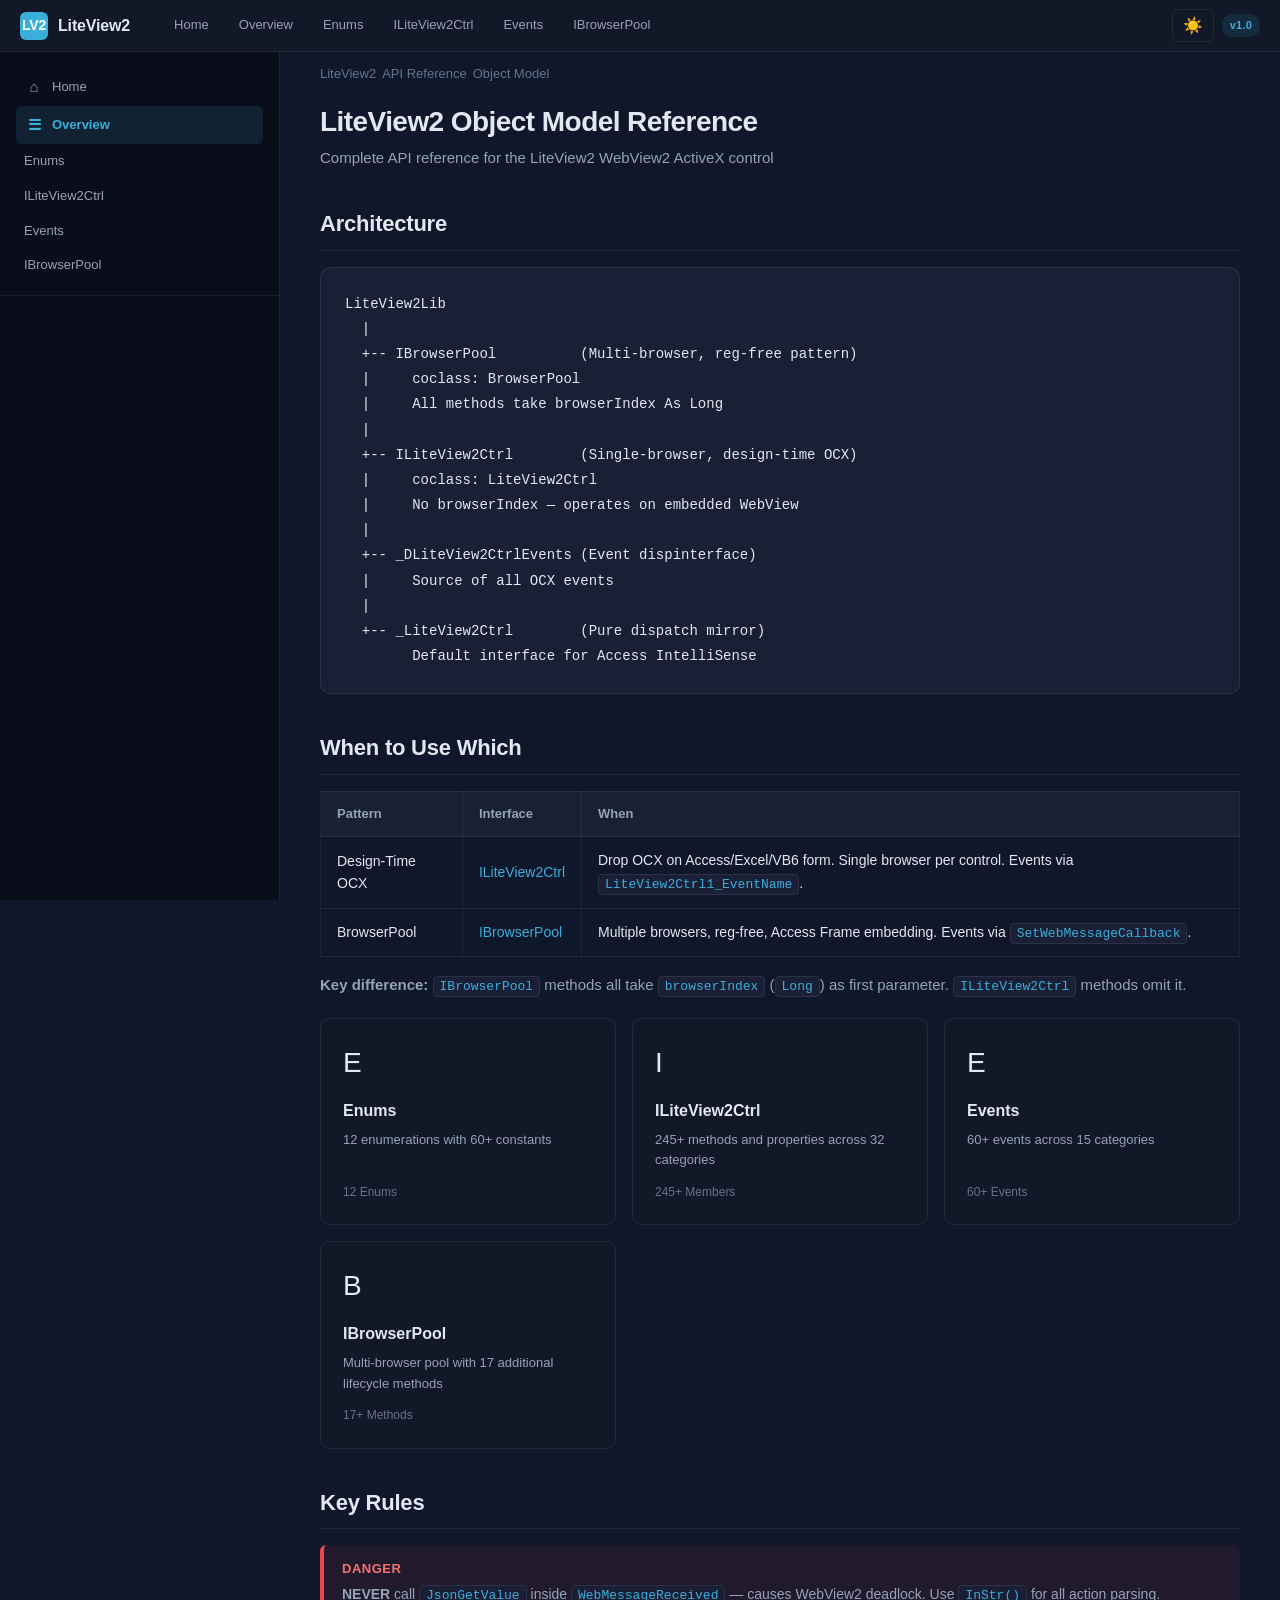
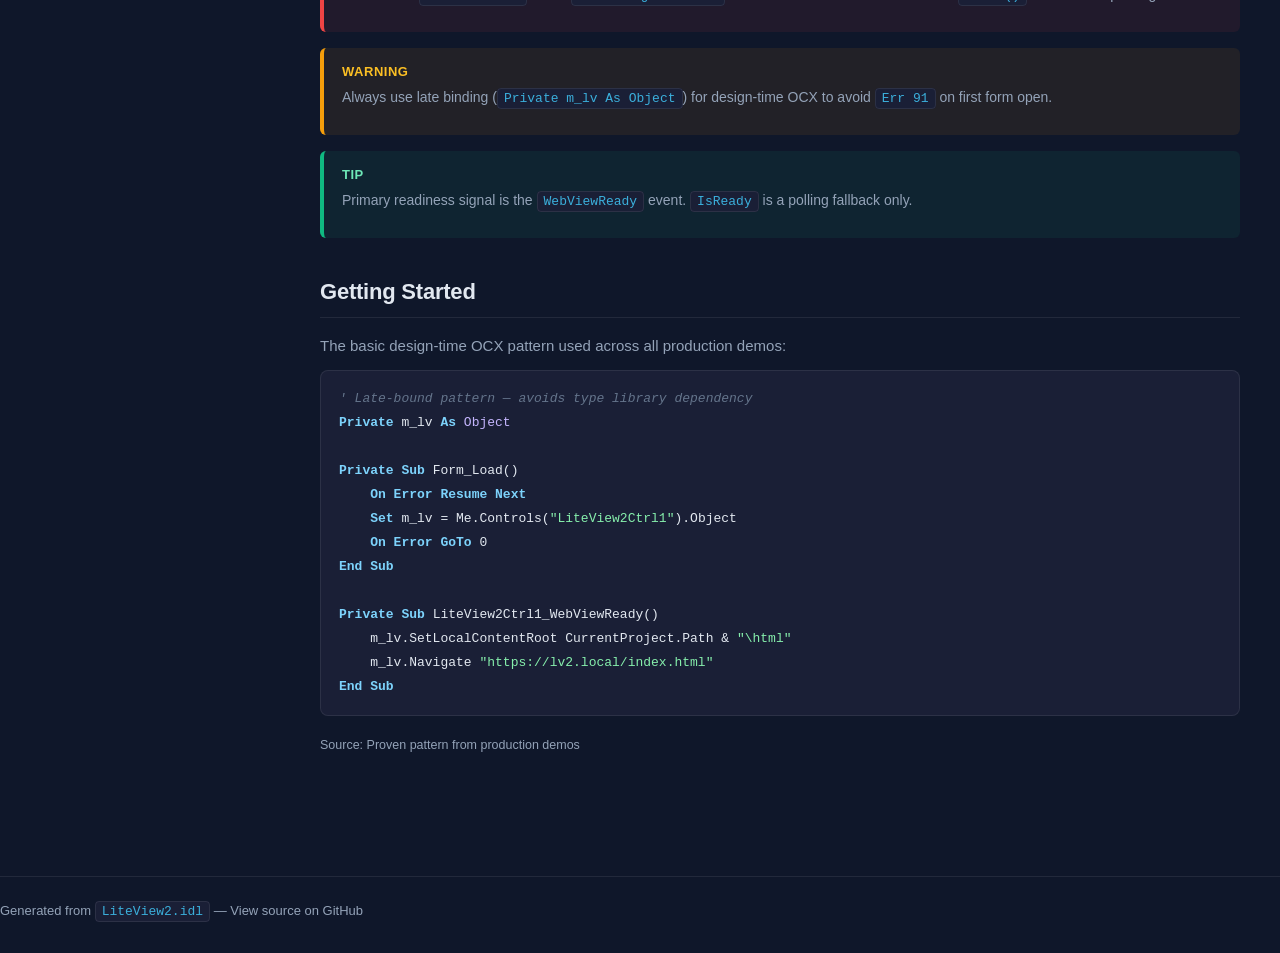
==== index.html @ dccdfad8 "Initial commit: LiteView2 landing page" ====
<!DOCTYPE html>
<html lang="en" data-theme="dark">
<head>
    <meta charset="UTF-8">
    <meta name="viewport" content="width=device-width, initial-scale=1.0">
    <title>Object Model Reference — LiteView2</title>
    <link rel="stylesheet" href="styles.css">
</head>
<body>

<!-- Site Header -->
<header class="site-header">
    <a href="index.html" class="brand">
        <span class="brand-icon">LV2</span>
        <span>LiteView2</span>
    </a>
    <nav class="header-nav">
        <a href="landing.html">Home</a>
        <a href="index.html" class="current">Overview</a>
        <a href="enums.html">Enums</a>
        <a href="iliteview2ctrl.html">ILiteView2Ctrl</a>
        <a href="events.html">Events</a>
        <a href="ibrowserpool.html">IBrowserPool</a>
    </nav>
    <div class="header-actions">
        <button class="theme-toggle" aria-label="Toggle theme">
            <svg class="icon sun" viewBox="0 0 24 24" width="20" height="20" fill="none" stroke="currentColor" stroke-width="2"><circle cx="12" cy="12" r="5"/><line x1="12" y1="1" x2="12" y2="3"/><line x1="12" y1="21" x2="12" y2="23"/><line x1="4.22" y1="4.22" x2="5.64" y2="5.64"/><line x1="18.36" y1="18.36" x2="19.78" y2="19.78"/><line x1="1" y1="12" x2="3" y2="12"/><line x1="21" y1="12" x2="23" y2="12"/><line x1="4.22" y1="19.78" x2="5.64" y2="18.36"/><line x1="18.36" y1="5.64" x2="19.78" y2="4.22"/></svg>
            <svg class="icon moon" viewBox="0 0 24 24" width="20" height="20" fill="none" stroke="currentColor" stroke-width="2"><path d="M21 12.79A9 9 0 1 1 11.21 3 7 7 0 0 0 21 12.79z"/></svg>
        </button>
        <span class="version-badge">v1.0</span>
    </div>
    <button class="hamburger" aria-label="Toggle menu">
        <span></span>
        <span></span>
        <span></span>
    </button>
</header>

<!-- Sidebar -->
<aside class="sidebar">
    <nav class="page-links">
        <a href="landing.html" class="page-link"><span class="icon">&#8962;</span> Home</a>
        <a href="index.html" class="page-link current"><span class="icon">&#9776;</span> Overview</a>
        <a href="enums.html" class="page-link">Enums</a>
        <a href="iliteview2ctrl.html" class="page-link">ILiteView2Ctrl</a>
        <a href="events.html" class="page-link">Events</a>
        <a href="ibrowserpool.html" class="page-link">IBrowserPool</a>
    </nav>
</aside>
<div class="sidebar-overlay"></div>

<!-- Main Content -->
<div class="page-wrapper">
    <main class="main-content">

        <!-- Breadcrumb -->
        <nav class="breadcrumb">
            <span>LiteView2</span>
            <span>API Reference</span>
            <span>Object Model</span>
        </nav>

        <!-- Page Title -->
        <h1>LiteView2 Object Model Reference</h1>
        <p class="subtitle">Complete API reference for the LiteView2 WebView2 ActiveX control</p>

        <!-- Architecture Diagram -->
        <h2>Architecture</h2>
<pre class="arch-diagram">LiteView2Lib
  |
  +-- IBrowserPool          (Multi-browser, reg-free pattern)
  |     coclass: BrowserPool
  |     All methods take browserIndex As Long
  |
  +-- ILiteView2Ctrl        (Single-browser, design-time OCX)
  |     coclass: LiteView2Ctrl
  |     No browserIndex &mdash; operates on embedded WebView
  |
  +-- _DLiteView2CtrlEvents (Event dispinterface)
  |     Source of all OCX events
  |
  +-- _LiteView2Ctrl        (Pure dispatch mirror)
        Default interface for Access IntelliSense</pre>

        <!-- When to Use Which -->
        <h2>When to Use Which</h2>
        <table class="comparison-table">
            <thead>
                <tr>
                    <th>Pattern</th>
                    <th>Interface</th>
                    <th>When</th>
                </tr>
            </thead>
            <tbody>
                <tr>
                    <td>Design-Time OCX</td>
                    <td><a href="iliteview2ctrl.html">ILiteView2Ctrl</a></td>
                    <td>Drop OCX on Access/Excel/VB6 form. Single browser per control. Events via <code>LiteView2Ctrl1_EventName</code>.</td>
                </tr>
                <tr>
                    <td>BrowserPool</td>
                    <td><a href="ibrowserpool.html">IBrowserPool</a></td>
                    <td>Multiple browsers, reg-free, Access Frame embedding. Events via <code>SetWebMessageCallback</code>.</td>
                </tr>
            </tbody>
        </table>
        <p><strong>Key difference:</strong> <code>IBrowserPool</code> methods all take <code>browserIndex</code> (<code>Long</code>) as first parameter. <code>ILiteView2Ctrl</code> methods omit it.</p>

        <!-- Card Grid -->
        <div class="card-grid">
            <a href="enums.html" class="card">
                <span class="card-icon">E</span>
                <span class="card-title">Enums</span>
                <span class="card-desc">12 enumerations with 60+ constants</span>
                <span class="card-count">12 Enums</span>
            </a>
            <a href="iliteview2ctrl.html" class="card">
                <span class="card-icon">I</span>
                <span class="card-title">ILiteView2Ctrl</span>
                <span class="card-desc">245+ methods and properties across 32 categories</span>
                <span class="card-count">245+ Members</span>
            </a>
            <a href="events.html" class="card">
                <span class="card-icon">E</span>
                <span class="card-title">Events</span>
                <span class="card-desc">60+ events across 15 categories</span>
                <span class="card-count">60+ Events</span>
            </a>
            <a href="ibrowserpool.html" class="card">
                <span class="card-icon">B</span>
                <span class="card-title">IBrowserPool</span>
                <span class="card-desc">Multi-browser pool with 17 additional lifecycle methods</span>
                <span class="card-count">17+ Methods</span>
            </a>
        </div>

        <!-- Key Rules -->
        <h2>Key Rules</h2>

        <div class="callout callout-danger">
            <span class="callout-title">Danger</span>
            <p><strong>NEVER</strong> call <code>JsonGetValue</code> inside <code>WebMessageReceived</code> &mdash; causes WebView2 deadlock. Use <code>InStr()</code> for all action parsing.</p>
        </div>

        <div class="callout callout-warning">
            <span class="callout-title">Warning</span>
            <p>Always use late binding (<code>Private m_lv As Object</code>) for design-time OCX to avoid <code>Err 91</code> on first form open.</p>
        </div>

        <div class="callout callout-tip">
            <span class="callout-title">Tip</span>
            <p>Primary readiness signal is the <code>WebViewReady</code> event. <code>IsReady</code> is a polling fallback only.</p>
        </div>

        <!-- Getting Started -->
        <h2>Getting Started</h2>
        <p>The basic design-time OCX pattern used across all production demos:</p>

<pre><code><span class="cmt">' Late-bound pattern &mdash; avoids type library dependency</span>
<span class="kw">Private</span> m_lv <span class="kw">As</span> <span class="typ">Object</span>

<span class="kw">Private Sub</span> Form_Load()
    <span class="kw">On Error Resume Next</span>
    <span class="kw">Set</span> m_lv = Me.Controls(<span class="str">"LiteView2Ctrl1"</span>).Object
    <span class="kw">On Error GoTo</span> 0
<span class="kw">End Sub</span>

<span class="kw">Private Sub</span> LiteView2Ctrl1_WebViewReady()
    m_lv.SetLocalContentRoot CurrentProject.Path &amp; <span class="str">"\html"</span>
    m_lv.Navigate <span class="str">"https://lv2.local/index.html"</span>
<span class="kw">End Sub</span></code></pre>
        <p><small>Source: Proven pattern from production demos</small></p>

    </main>
</div>

<!-- Footer -->
<footer class="page-footer">
    <p>Generated from <code>LiteView2.idl</code> &mdash; <a href="https://github.com">View source on GitHub</a></p>
</footer>

<!-- Back to Top -->
<button class="back-to-top" aria-label="Back to top">&#8593;</button>

<script src="docs.js"></script>
</body>
</html>
---- styles.css ----
/* ============================================================================
   LiteView2 Object Model Reference — Shared Stylesheet
   Dark-first theme inspired by Microsoft Learn + LiteView2 brand colors
   ============================================================================ */

/* ── CSS Custom Properties ─────────────────────────────────────────────────── */
:root {
    /* Dark mode (default) */
    --bg:             #0f172a;
    --bg-alt:         #1e293b;
    --bg-card:        #111827;
    --bg-sidebar:     #0a0e1a;
    --text:           #e2e8f0;
    --text-secondary: #94a3b8;
    --text-dim:       #64748b;
    --accent:         #3BAFDB;
    --accent-hover:   #5bc4eb;
    --accent-subtle:  rgba(59,175,219,0.12);
    --border:         rgba(255,255,255,0.08);
    --border-strong:  rgba(255,255,255,0.15);

    /* Callout boxes */
    --warning-bg:     rgba(245,158,11,0.08);
    --warning-border: #f59e0b;
    --warning-text:   #fbbf24;
    --danger-bg:      rgba(239,68,68,0.08);
    --danger-border:  #ef4444;
    --danger-text:    #f87171;
    --note-bg:        rgba(59,175,219,0.08);
    --note-border:    #3BAFDB;
    --note-text:      #7dd3fc;
    --tip-bg:         rgba(16,185,129,0.08);
    --tip-border:     #10b981;
    --tip-text:       #6ee7b7;

    /* Badges */
    --badge-method:   #3BAFDB;
    --badge-property: #10b981;
    --badge-event:    #a78bfa;
    --badge-rw:       #f59e0b;
    --badge-readonly: #64748b;
    --badge-flags:    #f472b6;

    /* Table */
    --table-header-bg:   rgba(255,255,255,0.04);
    --table-row-alt:     rgba(255,255,255,0.02);
    --table-row-hover:   rgba(59,175,219,0.06);
    --table-border:      rgba(255,255,255,0.06);

    /* Code */
    --code-bg:        #1a1f36;
    --code-border:    rgba(255,255,255,0.08);
    --code-keyword:   #7dd3fc;
    --code-string:    #86efac;
    --code-comment:   #64748b;
    --code-type:      #c4b5fd;
    --code-number:    #fbbf24;
    --code-func:      #f9a8d4;

    /* Scrollbar */
    --scrollbar-track: rgba(255,255,255,0.02);
    --scrollbar-thumb: rgba(255,255,255,0.12);
    --scrollbar-hover: rgba(255,255,255,0.2);

    /* Layout */
    --sidebar-width:  280px;
    --header-height:  52px;
    --content-max:    960px;

    /* Transitions */
    --transition:     0.2s ease;
}

/* ── Light Mode ────────────────────────────────────────────────────────────── */
[data-theme="light"] {
    --bg:             #ffffff;
    --bg-alt:         #f5f5f5;
    --bg-card:        #ffffff;
    --bg-sidebar:     #f9f9f9;
    --text:           #1b1b1b;
    --text-secondary: #616161;
    --text-dim:       #9e9e9e;
    --accent:         #0078d4;
    --accent-hover:   #106ebe;
    --accent-subtle:  rgba(0,120,212,0.08);
    --border:         #e1e1e1;
    --border-strong:  #c8c8c8;

    --warning-bg:     #fff8e1;
    --warning-border: #f59e0b;
    --warning-text:   #92400e;
    --danger-bg:      #fef2f2;
    --danger-border:  #ef4444;
    --danger-text:    #991b1b;
    --note-bg:        #e7f3fe;
    --note-border:    #0078d4;
    --note-text:      #0c4a6e;
    --tip-bg:         #ecfdf5;
    --tip-border:     #10b981;
    --tip-text:       #065f46;

    --badge-method:   #0078d4;
    --badge-property: #0e7c5f;
    --badge-event:    #7c3aed;
    --badge-rw:       #d97706;
    --badge-readonly: #6b7280;
    --badge-flags:    #db2777;

    --table-header-bg:   #f5f5f5;
    --table-row-alt:     #fafafa;
    --table-row-hover:   rgba(0,120,212,0.04);
    --table-border:      #e5e7eb;

    --code-bg:        #f6f8fa;
    --code-border:    #d1d5db;
    --code-keyword:   #0550ae;
    --code-string:    #0a3069;
    --code-comment:   #6e7781;
    --code-type:      #8250df;
    --code-number:    #953800;
    --code-func:      #8250df;

    --scrollbar-track: rgba(0,0,0,0.03);
    --scrollbar-thumb: rgba(0,0,0,0.15);
    --scrollbar-hover: rgba(0,0,0,0.25);
}

/* ── Reset & Base ──────────────────────────────────────────────────────────── */
*, *::before, *::after {
    box-sizing: border-box;
    margin: 0;
    padding: 0;
}

html {
    scroll-behavior: smooth;
    scroll-padding-top: calc(var(--header-height) + 24px);
}

body {
    font-family: "Segoe UI", -apple-system, BlinkMacSystemFont, "Helvetica Neue", Arial, sans-serif;
    font-size: 15px;
    line-height: 1.6;
    color: var(--text);
    background: var(--bg);
    -webkit-font-smoothing: antialiased;
    -moz-osx-font-smoothing: grayscale;
}

/* ── Scrollbar ─────────────────────────────────────────────────────────────── */
::-webkit-scrollbar { width: 8px; height: 8px; }
::-webkit-scrollbar-track { background: var(--scrollbar-track); }
::-webkit-scrollbar-thumb { background: var(--scrollbar-thumb); border-radius: 4px; }
::-webkit-scrollbar-thumb:hover { background: var(--scrollbar-hover); }

/* ── Header ────────────────────────────────────────────────────────────────── */
.site-header {
    position: fixed;
    top: 0;
    left: 0;
    right: 0;
    height: var(--header-height);
    background: var(--bg-card);
    border-bottom: 1px solid var(--border);
    display: flex;
    align-items: center;
    padding: 0 20px;
    z-index: 1000;
    backdrop-filter: blur(12px);
}

.site-header .brand {
    display: flex;
    align-items: center;
    gap: 10px;
    text-decoration: none;
    color: var(--text);
    font-weight: 700;
    font-size: 16px;
    letter-spacing: -0.01em;
}

.site-header .brand-icon {
    width: 28px;
    height: 28px;
    background: var(--accent);
    border-radius: 6px;
    display: flex;
    align-items: center;
    justify-content: center;
    color: #fff;
    font-size: 14px;
    font-weight: 800;
}

.header-nav {
    display: flex;
    align-items: center;
    gap: 6px;
    margin-left: 32px;
}

.header-nav a {
    color: var(--text-secondary);
    text-decoration: none;
    font-size: 13px;
    padding: 6px 12px;
    border-radius: 6px;
    transition: all var(--transition);
}

.header-nav a:hover,
.header-nav a.active {
    color: var(--accent);
    background: var(--accent-subtle);
}

.header-actions {
    margin-left: auto;
    display: flex;
    align-items: center;
    gap: 8px;
}

.theme-toggle {
    background: none;
    border: 1px solid var(--border);
    color: var(--text-secondary);
    cursor: pointer;
    padding: 6px 10px;
    border-radius: 6px;
    font-size: 16px;
    transition: all var(--transition);
    display: flex;
    align-items: center;
    justify-content: center;
}

.theme-toggle:hover {
    border-color: var(--accent);
    color: var(--accent);
}

.version-badge {
    font-size: 11px;
    padding: 3px 8px;
    border-radius: 10px;
    background: var(--accent-subtle);
    color: var(--accent);
    font-weight: 600;
    letter-spacing: 0.02em;
}

/* ── Breadcrumb ────────────────────────────────────────────────────────────── */
.breadcrumb {
    padding: 12px 0;
    font-size: 13px;
    color: var(--text-dim);
    display: flex;
    align-items: center;
    gap: 6px;
    flex-wrap: wrap;
}

.breadcrumb a {
    color: var(--text-secondary);
    text-decoration: none;
    transition: color var(--transition);
}

.breadcrumb a:hover { color: var(--accent); }

.breadcrumb .sep { opacity: 0.4; }

.breadcrumb .current {
    color: var(--text);
    font-weight: 500;
}

/* ── Layout ────────────────────────────────────────────────────────────────── */
.page-wrapper {
    display: flex;
    margin-top: var(--header-height);
    min-height: calc(100vh - var(--header-height));
}

/* ── Sidebar ───────────────────────────────────────────────────────────────── */
.sidebar {
    position: fixed;
    top: var(--header-height);
    left: 0;
    width: var(--sidebar-width);
    height: calc(100vh - var(--header-height));
    background: var(--bg-sidebar);
    border-right: 1px solid var(--border);
    overflow-y: auto;
    padding: 16px 0;
    z-index: 900;
    transition: transform 0.3s ease;
}

.sidebar-search {
    padding: 0 16px 12px;
}

.sidebar-search input {
    width: 100%;
    padding: 8px 12px;
    font-size: 13px;
    border: 1px solid var(--border);
    border-radius: 6px;
    background: var(--bg);
    color: var(--text);
    outline: none;
    transition: border-color var(--transition);
    font-family: inherit;
}

.sidebar-search input::placeholder { color: var(--text-dim); }
.sidebar-search input:focus { border-color: var(--accent); }

/* Sidebar nav groups */
.nav-group { margin-bottom: 4px; }

.nav-group-title {
    display: flex;
    align-items: center;
    gap: 6px;
    padding: 8px 16px;
    font-size: 12px;
    font-weight: 700;
    text-transform: uppercase;
    letter-spacing: 0.06em;
    color: var(--text-dim);
    cursor: pointer;
    user-select: none;
    transition: color var(--transition);
}

.nav-group-title:hover { color: var(--text-secondary); }

.nav-group-title .chevron {
    font-size: 10px;
    transition: transform 0.2s ease;
    opacity: 0.5;
}

.nav-group.collapsed .chevron { transform: rotate(-90deg); }
.nav-group.collapsed .nav-group-items { display: none; }

.nav-group-items { padding: 0 0 4px; }

.nav-link {
    display: block;
    padding: 5px 16px 5px 28px;
    font-size: 13px;
    color: var(--text-secondary);
    text-decoration: none;
    border-left: 2px solid transparent;
    transition: all var(--transition);
    line-height: 1.4;
}

.nav-link:hover {
    color: var(--text);
    background: var(--accent-subtle);
}

.nav-link.active {
    color: var(--accent);
    border-left-color: var(--accent);
    background: var(--accent-subtle);
    font-weight: 500;
}

.nav-link .member-count {
    float: right;
    font-size: 11px;
    color: var(--text-dim);
    background: var(--bg-alt);
    padding: 1px 6px;
    border-radius: 8px;
}

/* Page links in sidebar */
.sidebar .page-links {
    padding: 0 16px 12px;
    border-bottom: 1px solid var(--border);
    margin-bottom: 8px;
}

.sidebar .page-link {
    display: flex;
    align-items: center;
    gap: 8px;
    padding: 7px 8px;
    font-size: 13px;
    color: var(--text-secondary);
    text-decoration: none;
    border-radius: 6px;
    transition: all var(--transition);
}

.sidebar .page-link:hover {
    background: var(--accent-subtle);
    color: var(--text);
}

.sidebar .page-link.current {
    background: var(--accent-subtle);
    color: var(--accent);
    font-weight: 600;
}

.sidebar .page-link .icon {
    font-size: 15px;
    width: 20px;
    text-align: center;
}

/* ── Main Content ──────────────────────────────────────────────────────────── */
.main-content {
    margin-left: var(--sidebar-width);
    flex: 1;
    padding: 0 40px 60px;
    max-width: calc(var(--content-max) + 80px + var(--sidebar-width));
    min-width: 0;
}

.main-content > .breadcrumb { margin-bottom: 8px; }

/* ── Typography ────────────────────────────────────────────────────────────── */
h1 {
    font-size: 28px;
    font-weight: 700;
    letter-spacing: -0.02em;
    margin-bottom: 8px;
    color: var(--text);
    line-height: 1.2;
}

h1 .subtitle {
    display: block;
    font-size: 15px;
    font-weight: 400;
    color: var(--text-secondary);
    margin-top: 6px;
    letter-spacing: 0;
}

h2 {
    font-size: 22px;
    font-weight: 700;
    margin: 36px 0 16px;
    padding-bottom: 8px;
    border-bottom: 1px solid var(--border);
    letter-spacing: -0.01em;
}

h3 {
    font-size: 17px;
    font-weight: 600;
    margin: 28px 0 12px;
    color: var(--text);
}

h4 {
    font-size: 15px;
    font-weight: 600;
    margin: 20px 0 8px;
    color: var(--text-secondary);
}

p {
    margin-bottom: 12px;
    color: var(--text-secondary);
}

a { color: var(--accent); text-decoration: none; }
a:hover { text-decoration: underline; }

/* ── Collapsible Sections ──────────────────────────────────────────────────── */
.collapsible-section {
    border: 1px solid var(--border);
    border-radius: 8px;
    margin-bottom: 12px;
    overflow: hidden;
    transition: border-color var(--transition);
}

.collapsible-section:hover { border-color: var(--border-strong); }

.collapsible-section.expanded { border-color: var(--accent); }

.section-header {
    display: flex;
    align-items: center;
    gap: 10px;
    padding: 14px 18px;
    cursor: pointer;
    user-select: none;
    background: var(--bg-alt);
    transition: background var(--transition);
}

.section-header:hover { background: var(--accent-subtle); }

.section-header .expand-icon {
    font-size: 12px;
    transition: transform 0.2s ease;
    color: var(--text-dim);
    flex-shrink: 0;
}

.collapsible-section.expanded .expand-icon { transform: rotate(90deg); }

.section-header .section-title {
    font-size: 15px;
    font-weight: 600;
    flex: 1;
}

.section-header .section-count {
    font-size: 12px;
    color: var(--text-dim);
    background: var(--bg);
    padding: 2px 8px;
    border-radius: 10px;
}

.section-body {
    display: none;
    padding: 18px;
    border-top: 1px solid var(--border);
}

.collapsible-section.expanded .section-body { display: block; }

/* ── Tables ────────────────────────────────────────────────────────────────── */
.api-table {
    width: 100%;
    border-collapse: collapse;
    font-size: 14px;
    margin-bottom: 16px;
}

.api-table th {
    text-align: left;
    padding: 10px 14px;
    background: var(--table-header-bg);
    color: var(--text-secondary);
    font-size: 12px;
    font-weight: 600;
    text-transform: uppercase;
    letter-spacing: 0.04em;
    border-bottom: 1px solid var(--table-border);
    white-space: nowrap;
}

.api-table td {
    padding: 10px 14px;
    border-bottom: 1px solid var(--table-border);
    vertical-align: top;
}

.api-table tr:nth-child(even) td { background: var(--table-row-alt); }
.api-table tr:hover td { background: var(--table-row-hover); }

.api-table .member-name {
    font-family: "Cascadia Code", "Fira Code", Consolas, monospace;
    font-size: 13px;
    color: var(--accent);
    font-weight: 500;
    white-space: nowrap;
}

.api-table .param-type {
    font-family: "Cascadia Code", "Fira Code", Consolas, monospace;
    font-size: 12px;
    color: var(--code-type);
}

.api-table .desc { color: var(--text-secondary); }

/* ── Badges ────────────────────────────────────────────────────────────────── */
.badge {
    display: inline-block;
    font-size: 10px;
    font-weight: 700;
    text-transform: uppercase;
    letter-spacing: 0.05em;
    padding: 2px 7px;
    border-radius: 4px;
    vertical-align: middle;
    line-height: 1.4;
}

.badge-method   { background: rgba(59,175,219,0.15); color: var(--badge-method); }
.badge-property { background: rgba(16,185,129,0.15); color: var(--badge-property); }
.badge-event    { background: rgba(167,139,250,0.15); color: var(--badge-event); }
.badge-rw       { background: rgba(245,158,11,0.15); color: var(--badge-rw); }
.badge-ro       { background: rgba(100,116,139,0.15); color: var(--badge-readonly); }
.badge-flags    { background: rgba(244,114,182,0.15); color: var(--badge-flags); }
.badge-cancel   { background: rgba(239,68,68,0.15);  color: var(--danger-text); }

/* ── Callout Boxes ─────────────────────────────────────────────────────────── */
.callout {
    padding: 14px 18px;
    border-radius: 6px;
    border-left: 4px solid;
    margin: 16px 0;
    font-size: 14px;
    line-height: 1.5;
}

.callout-title {
    font-weight: 700;
    font-size: 13px;
    text-transform: uppercase;
    letter-spacing: 0.04em;
    margin-bottom: 6px;
    display: flex;
    align-items: center;
    gap: 6px;
}

.callout-warning {
    background: var(--warning-bg);
    border-color: var(--warning-border);
    color: var(--warning-text);
}

.callout-danger {
    background: var(--danger-bg);
    border-color: var(--danger-border);
    color: var(--danger-text);
}

.callout-note {
    background: var(--note-bg);
    border-color: var(--note-border);
    color: var(--note-text);
}

.callout-tip {
    background: var(--tip-bg);
    border-color: var(--tip-border);
    color: var(--tip-text);
}

/* ── Code Blocks ───────────────────────────────────────────────────────────── */
code {
    font-family: "Cascadia Code", "Fira Code", Consolas, monospace;
    font-size: 13px;
    background: var(--code-bg);
    padding: 2px 6px;
    border-radius: 4px;
    border: 1px solid var(--code-border);
    color: var(--accent);
}

pre {
    background: var(--code-bg);
    border: 1px solid var(--code-border);
    border-radius: 8px;
    padding: 16px 18px;
    overflow-x: auto;
    margin: 12px 0 16px;
    position: relative;
}

pre code {
    background: none;
    border: none;
    padding: 0;
    font-size: 13px;
    line-height: 1.6;
    color: var(--text);
}

.code-source {
    font-size: 11px;
    color: var(--text-dim);
    margin-bottom: 6px;
    font-style: italic;
}

/* VBA Syntax Highlighting */
.kw  { color: var(--code-keyword); font-weight: 600; }   /* Keywords */
.str { color: var(--code-string); }                        /* Strings */
.cmt { color: var(--code-comment); font-style: italic; }  /* Comments */
.typ { color: var(--code-type); }                          /* Types */
.num { color: var(--code-number); }                        /* Numbers */
.fn  { color: var(--code-func); }                          /* Function names */

/* Antipattern box */
pre.antipattern {
    border-color: var(--danger-border);
    background: var(--danger-bg);
}

pre.antipattern::before {
    content: "DON'T";
    position: absolute;
    top: 8px;
    right: 12px;
    font-size: 10px;
    font-weight: 800;
    color: var(--danger-text);
    background: rgba(239,68,68,0.2);
    padding: 2px 8px;
    border-radius: 4px;
    letter-spacing: 0.05em;
    font-family: "Segoe UI", sans-serif;
}

/* ── Cards (index page) ───────────────────────────────────────────────────── */
.card-grid {
    display: grid;
    grid-template-columns: repeat(auto-fill, minmax(240px, 1fr));
    gap: 16px;
    margin: 20px 0;
}

.card {
    background: var(--bg-card);
    border: 1px solid var(--border);
    border-radius: 10px;
    padding: 22px;
    text-decoration: none;
    color: var(--text);
    transition: all var(--transition);
    display: flex;
    flex-direction: column;
}

.card:hover {
    border-color: var(--accent);
    transform: translateY(-2px);
    box-shadow: 0 8px 24px rgba(0,0,0,0.2);
    text-decoration: none;
}

.card .card-icon {
    font-size: 28px;
    margin-bottom: 12px;
}

.card .card-title {
    font-weight: 700;
    font-size: 16px;
    margin-bottom: 6px;
}

.card .card-desc {
    font-size: 13px;
    color: var(--text-secondary);
    flex: 1;
}

.card .card-count {
    margin-top: 12px;
    font-size: 12px;
    color: var(--text-dim);
}

/* ── Architecture Diagram ──────────────────────────────────────────────────── */
.arch-diagram {
    background: var(--code-bg);
    border: 1px solid var(--code-border);
    border-radius: 10px;
    padding: 24px;
    font-family: "Cascadia Code", "Fira Code", Consolas, monospace;
    font-size: 14px;
    line-height: 1.8;
    overflow-x: auto;
    margin: 16px 0;
}

/* ── Comparison Table ──────────────────────────────────────────────────────── */
.comparison-table {
    width: 100%;
    border-collapse: collapse;
    margin: 16px 0;
}

.comparison-table th,
.comparison-table td {
    padding: 12px 16px;
    border: 1px solid var(--table-border);
    text-align: left;
}

.comparison-table th {
    background: var(--table-header-bg);
    font-size: 13px;
    font-weight: 600;
    color: var(--text-secondary);
}

.comparison-table td { font-size: 14px; }
.comparison-table tr:hover td { background: var(--table-row-hover); }

/* ── Back to Top ───────────────────────────────────────────────────────────── */
.back-to-top {
    position: fixed;
    bottom: 24px;
    right: 24px;
    width: 40px;
    height: 40px;
    border-radius: 50%;
    background: var(--accent);
    color: #fff;
    border: none;
    cursor: pointer;
    display: flex;
    align-items: center;
    justify-content: center;
    font-size: 18px;
    box-shadow: 0 4px 12px rgba(0,0,0,0.3);
    opacity: 0;
    transform: translateY(10px);
    transition: all 0.3s ease;
    z-index: 800;
}

.back-to-top.visible {
    opacity: 1;
    transform: translateY(0);
}

.back-to-top:hover {
    background: var(--accent-hover);
    transform: translateY(-2px);
}

/* ── Hamburger Menu (Mobile) ───────────────────────────────────────────────── */
.hamburger {
    display: none;
    background: none;
    border: none;
    color: var(--text);
    font-size: 22px;
    cursor: pointer;
    padding: 4px 8px;
    margin-right: 8px;
}

/* ── Sidebar Overlay (Mobile) ──────────────────────────────────────────────── */
.sidebar-overlay {
    display: none;
    position: fixed;
    inset: 0;
    background: rgba(0,0,0,0.5);
    z-index: 850;
}

/* ── Footer ────────────────────────────────────────────────────────────────── */
.page-footer {
    margin-top: 48px;
    padding: 24px 0;
    border-top: 1px solid var(--border);
    font-size: 13px;
    color: var(--text-dim);
    display: flex;
    justify-content: space-between;
    align-items: center;
}

.page-footer a { color: var(--text-secondary); }
.page-footer a:hover { color: var(--accent); }

/* ── "See Also" Links ──────────────────────────────────────────────────────── */
.see-also {
    margin-top: 12px;
    font-size: 13px;
}

.see-also span {
    color: var(--text-dim);
    margin-right: 6px;
}

/* ── Responsive ────────────────────────────────────────────────────────────── */
@media (max-width: 900px) {
    .hamburger { display: block; }

    .sidebar {
        transform: translateX(-100%);
        z-index: 900;
    }

    .sidebar.open { transform: translateX(0); }
    .sidebar-overlay.open { display: block; }

    .main-content {
        margin-left: 0;
        padding: 0 20px 40px;
    }

    .header-nav { display: none; }

    .card-grid { grid-template-columns: 1fr; }
}

@media (max-width: 600px) {
    h1 { font-size: 22px; }
    h2 { font-size: 18px; }
    .api-table { font-size: 13px; }
    .api-table th, .api-table td { padding: 8px 10px; }
    .site-header { padding: 0 12px; }
}

/* ── Print ─────────────────────────────────────────────────────────────────── */
@media print {
    .sidebar, .site-header, .back-to-top, .hamburger,
    .sidebar-overlay, .theme-toggle { display: none !important; }
    .main-content { margin-left: 0; padding: 0; }
    .collapsible-section .section-body { display: block !important; }
    body { background: white; color: black; }
}
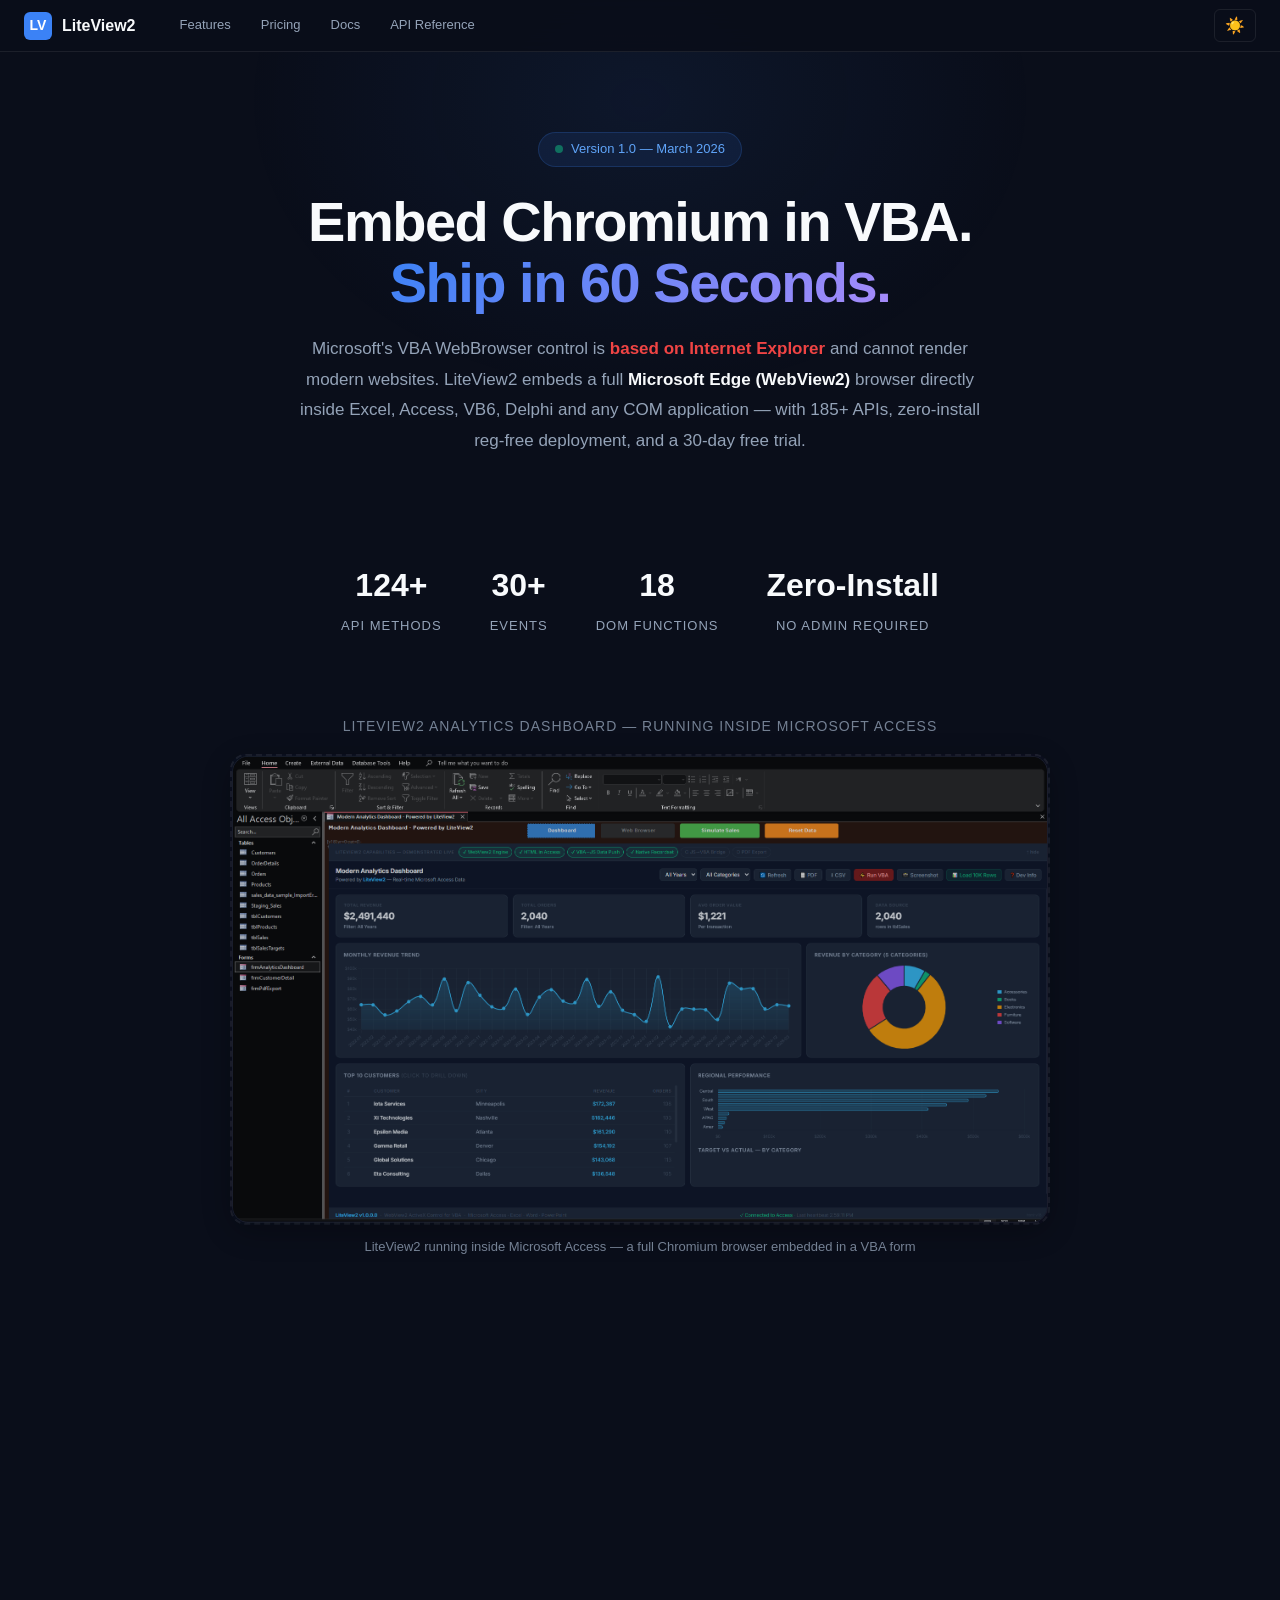
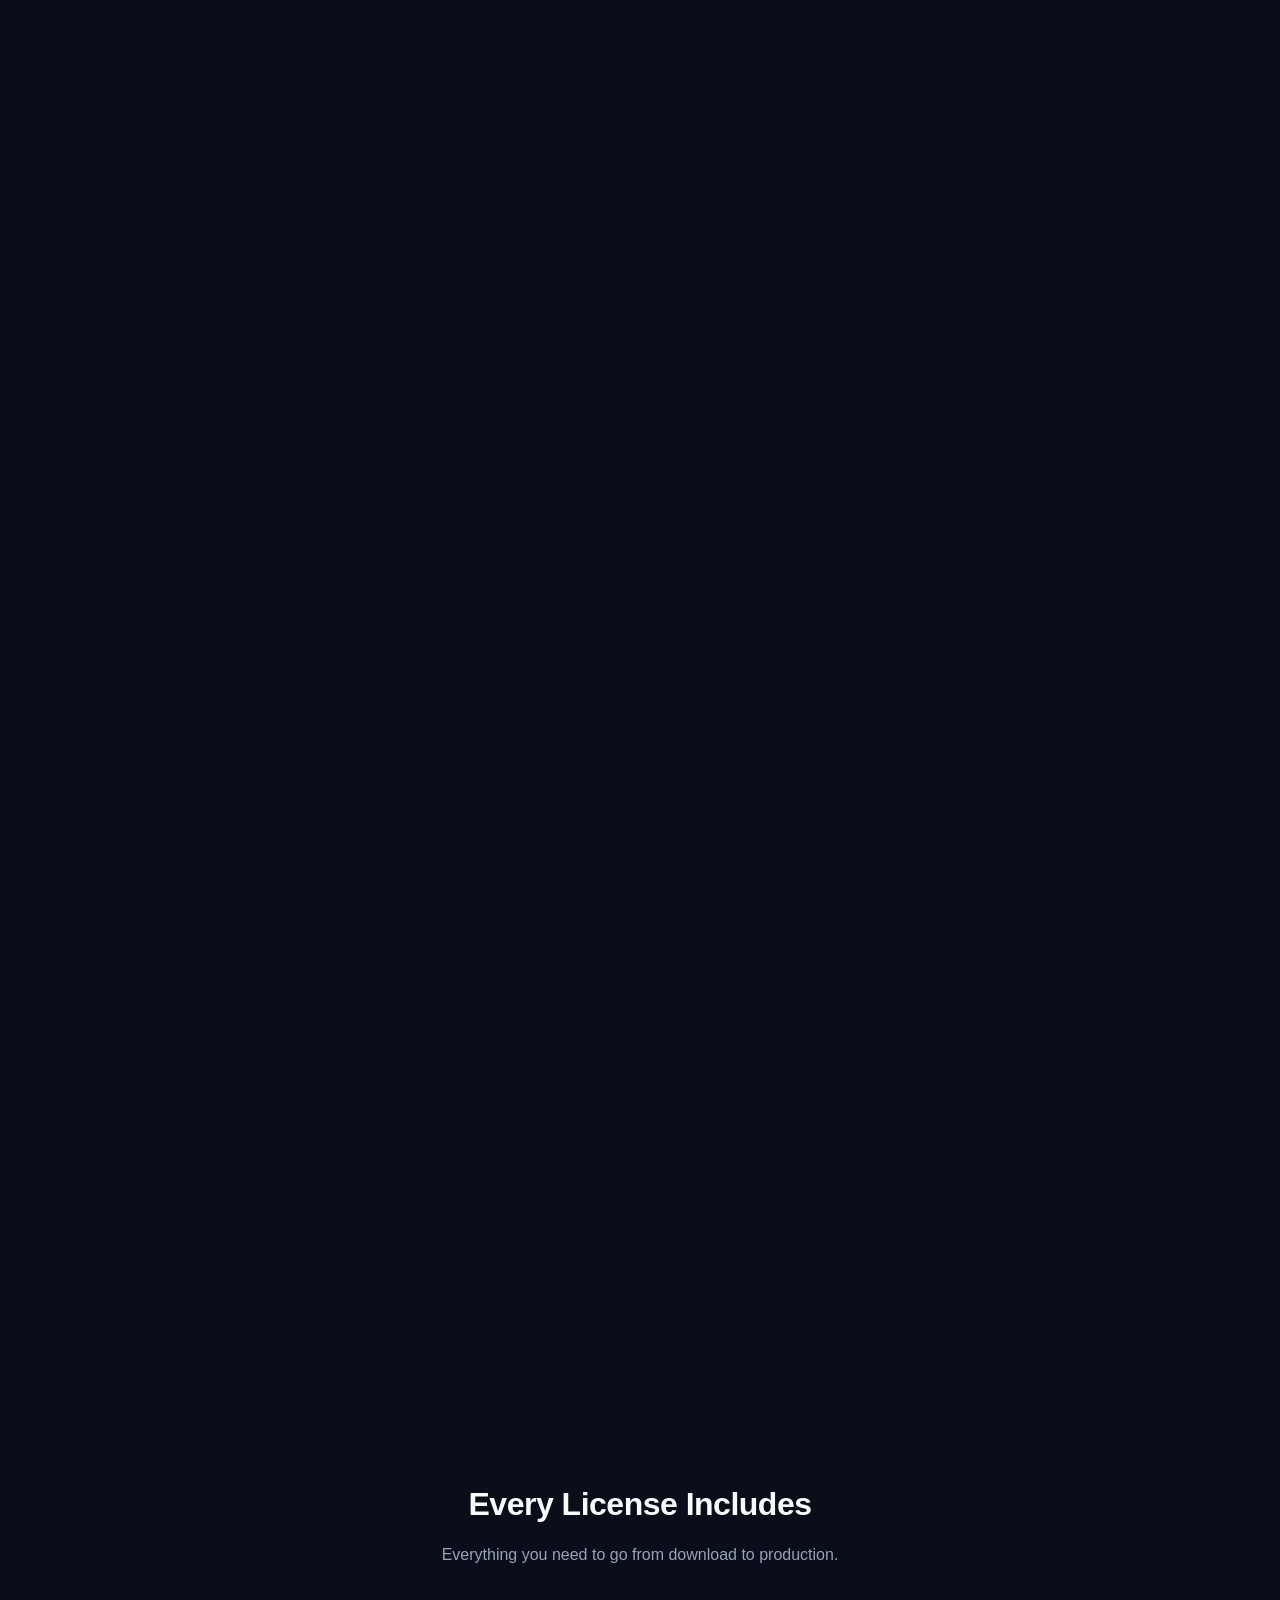
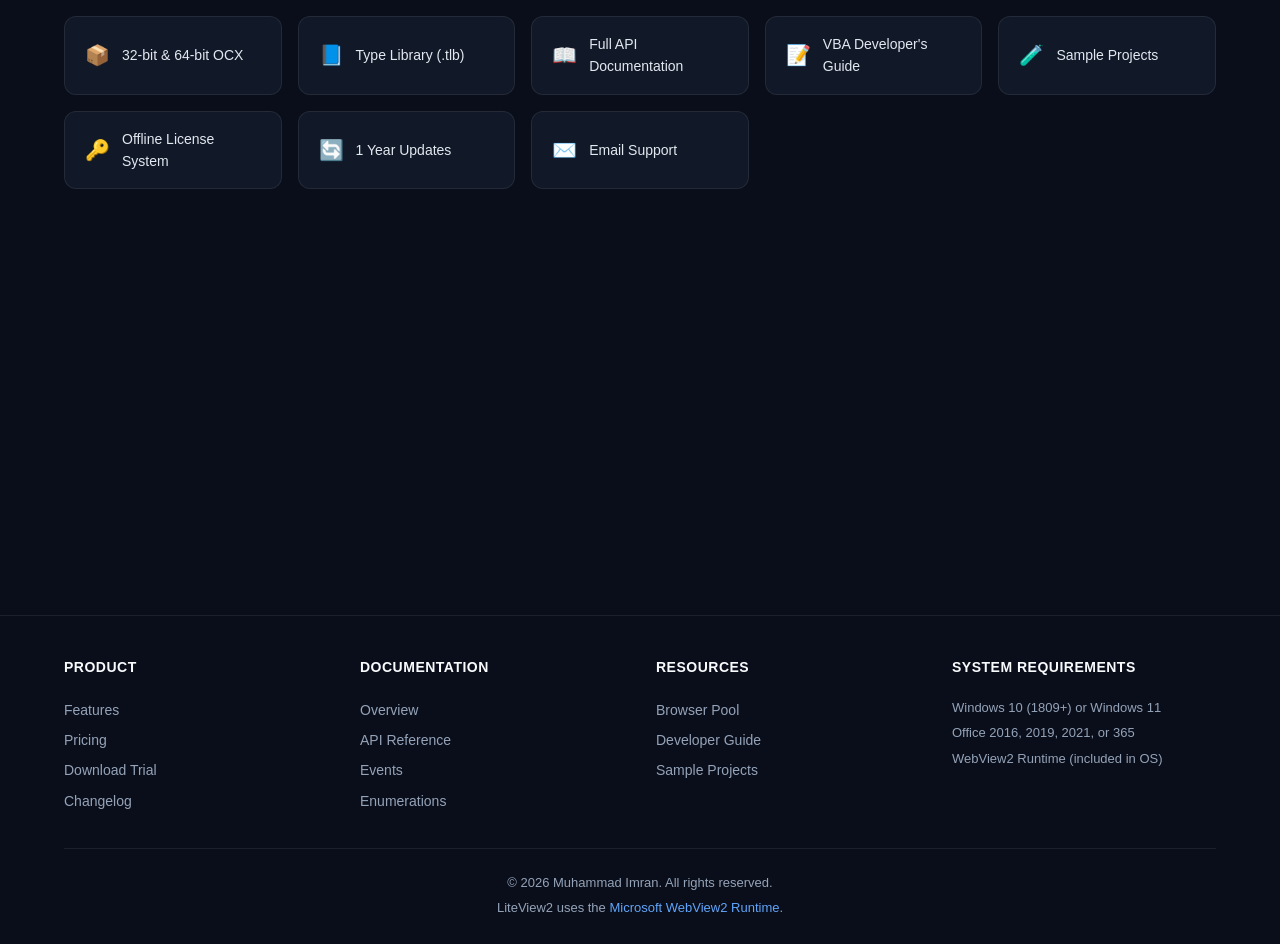
==== commit 9d46f0c8: "Add index.html redirect to index.htm for GitHub Pages" ====
--- a/index.html
+++ b/index.html
@@ -1,188 +1,12 @@
 <!DOCTYPE html>
-<html lang="en" data-theme="dark">
+<html lang="en">
 <head>
-    <meta charset="UTF-8">
-    <meta name="viewport" content="width=device-width, initial-scale=1.0">
-    <title>Object Model Reference — LiteView2</title>
-    <link rel="stylesheet" href="styles.css">
+  <meta charset="UTF-8">
+  <meta http-equiv="refresh" content="0;url=index.htm">
+  <title>Redirecting…</title>
+  <link rel="canonical" href="index.htm">
 </head>
 <body>
-
-<!-- Site Header -->
-<header class="site-header">
-    <a href="index.html" class="brand">
-        <span class="brand-icon">LV2</span>
-        <span>LiteView2</span>
-    </a>
-    <nav class="header-nav">
-        <a href="landing.html">Home</a>
-        <a href="index.html" class="current">Overview</a>
-        <a href="enums.html">Enums</a>
-        <a href="iliteview2ctrl.html">ILiteView2Ctrl</a>
-        <a href="events.html">Events</a>
-        <a href="ibrowserpool.html">IBrowserPool</a>
-    </nav>
-    <div class="header-actions">
-        <button class="theme-toggle" aria-label="Toggle theme">
-            <svg class="icon sun" viewBox="0 0 24 24" width="20" height="20" fill="none" stroke="currentColor" stroke-width="2"><circle cx="12" cy="12" r="5"/><line x1="12" y1="1" x2="12" y2="3"/><line x1="12" y1="21" x2="12" y2="23"/><line x1="4.22" y1="4.22" x2="5.64" y2="5.64"/><line x1="18.36" y1="18.36" x2="19.78" y2="19.78"/><line x1="1" y1="12" x2="3" y2="12"/><line x1="21" y1="12" x2="23" y2="12"/><line x1="4.22" y1="19.78" x2="5.64" y2="18.36"/><line x1="18.36" y1="5.64" x2="19.78" y2="4.22"/></svg>
-            <svg class="icon moon" viewBox="0 0 24 24" width="20" height="20" fill="none" stroke="currentColor" stroke-width="2"><path d="M21 12.79A9 9 0 1 1 11.21 3 7 7 0 0 0 21 12.79z"/></svg>
-        </button>
-        <span class="version-badge">v1.0</span>
-    </div>
-    <button class="hamburger" aria-label="Toggle menu">
-        <span></span>
-        <span></span>
-        <span></span>
-    </button>
-</header>
-
-<!-- Sidebar -->
-<aside class="sidebar">
-    <nav class="page-links">
-        <a href="landing.html" class="page-link"><span class="icon">&#8962;</span> Home</a>
-        <a href="index.html" class="page-link current"><span class="icon">&#9776;</span> Overview</a>
-        <a href="enums.html" class="page-link">Enums</a>
-        <a href="iliteview2ctrl.html" class="page-link">ILiteView2Ctrl</a>
-        <a href="events.html" class="page-link">Events</a>
-        <a href="ibrowserpool.html" class="page-link">IBrowserPool</a>
-    </nav>
-</aside>
-<div class="sidebar-overlay"></div>
-
-<!-- Main Content -->
-<div class="page-wrapper">
-    <main class="main-content">
-
-        <!-- Breadcrumb -->
-        <nav class="breadcrumb">
-            <span>LiteView2</span>
-            <span>API Reference</span>
-            <span>Object Model</span>
-        </nav>
-
-        <!-- Page Title -->
-        <h1>LiteView2 Object Model Reference</h1>
-        <p class="subtitle">Complete API reference for the LiteView2 WebView2 ActiveX control</p>
-
-        <!-- Architecture Diagram -->
-        <h2>Architecture</h2>
-<pre class="arch-diagram">LiteView2Lib
-  |
-  +-- IBrowserPool          (Multi-browser, reg-free pattern)
-  |     coclass: BrowserPool
-  |     All methods take browserIndex As Long
-  |
-  +-- ILiteView2Ctrl        (Single-browser, design-time OCX)
-  |     coclass: LiteView2Ctrl
-  |     No browserIndex &mdash; operates on embedded WebView
-  |
-  +-- _DLiteView2CtrlEvents (Event dispinterface)
-  |     Source of all OCX events
-  |
-  +-- _LiteView2Ctrl        (Pure dispatch mirror)
-        Default interface for Access IntelliSense</pre>
-
-        <!-- When to Use Which -->
-        <h2>When to Use Which</h2>
-        <table class="comparison-table">
-            <thead>
-                <tr>
-                    <th>Pattern</th>
-                    <th>Interface</th>
-                    <th>When</th>
-                </tr>
-            </thead>
-            <tbody>
-                <tr>
-                    <td>Design-Time OCX</td>
-                    <td><a href="iliteview2ctrl.html">ILiteView2Ctrl</a></td>
-                    <td>Drop OCX on Access/Excel/VB6 form. Single browser per control. Events via <code>LiteView2Ctrl1_EventName</code>.</td>
-                </tr>
-                <tr>
-                    <td>BrowserPool</td>
-                    <td><a href="ibrowserpool.html">IBrowserPool</a></td>
-                    <td>Multiple browsers, reg-free, Access Frame embedding. Events via <code>SetWebMessageCallback</code>.</td>
-                </tr>
-            </tbody>
-        </table>
-        <p><strong>Key difference:</strong> <code>IBrowserPool</code> methods all take <code>browserIndex</code> (<code>Long</code>) as first parameter. <code>ILiteView2Ctrl</code> methods omit it.</p>
-
-        <!-- Card Grid -->
-        <div class="card-grid">
-            <a href="enums.html" class="card">
-                <span class="card-icon">E</span>
-                <span class="card-title">Enums</span>
-                <span class="card-desc">12 enumerations with 60+ constants</span>
-                <span class="card-count">12 Enums</span>
-            </a>
-            <a href="iliteview2ctrl.html" class="card">
-                <span class="card-icon">I</span>
-                <span class="card-title">ILiteView2Ctrl</span>
-                <span class="card-desc">245+ methods and properties across 32 categories</span>
-                <span class="card-count">245+ Members</span>
-            </a>
-            <a href="events.html" class="card">
-                <span class="card-icon">E</span>
-                <span class="card-title">Events</span>
-                <span class="card-desc">60+ events across 15 categories</span>
-                <span class="card-count">60+ Events</span>
-            </a>
-            <a href="ibrowserpool.html" class="card">
-                <span class="card-icon">B</span>
-                <span class="card-title">IBrowserPool</span>
-                <span class="card-desc">Multi-browser pool with 17 additional lifecycle methods</span>
-                <span class="card-count">17+ Methods</span>
-            </a>
-        </div>
-
-        <!-- Key Rules -->
-        <h2>Key Rules</h2>
-
-        <div class="callout callout-danger">
-            <span class="callout-title">Danger</span>
-            <p><strong>NEVER</strong> call <code>JsonGetValue</code> inside <code>WebMessageReceived</code> &mdash; causes WebView2 deadlock. Use <code>InStr()</code> for all action parsing.</p>
-        </div>
-
-        <div class="callout callout-warning">
-            <span class="callout-title">Warning</span>
-            <p>Always use late binding (<code>Private m_lv As Object</code>) for design-time OCX to avoid <code>Err 91</code> on first form open.</p>
-        </div>
-
-        <div class="callout callout-tip">
-            <span class="callout-title">Tip</span>
-            <p>Primary readiness signal is the <code>WebViewReady</code> event. <code>IsReady</code> is a polling fallback only.</p>
-        </div>
-
-        <!-- Getting Started -->
-        <h2>Getting Started</h2>
-        <p>The basic design-time OCX pattern used across all production demos:</p>
-
-<pre><code><span class="cmt">' Late-bound pattern &mdash; avoids type library dependency</span>
-<span class="kw">Private</span> m_lv <span class="kw">As</span> <span class="typ">Object</span>
-
-<span class="kw">Private Sub</span> Form_Load()
-    <span class="kw">On Error Resume Next</span>
-    <span class="kw">Set</span> m_lv = Me.Controls(<span class="str">"LiteView2Ctrl1"</span>).Object
-    <span class="kw">On Error GoTo</span> 0
-<span class="kw">End Sub</span>
-
-<span class="kw">Private Sub</span> LiteView2Ctrl1_WebViewReady()
-    m_lv.SetLocalContentRoot CurrentProject.Path &amp; <span class="str">"\html"</span>
-    m_lv.Navigate <span class="str">"https://lv2.local/index.html"</span>
-<span class="kw">End Sub</span></code></pre>
-        <p><small>Source: Proven pattern from production demos</small></p>
-
-    </main>
-</div>
-
-<!-- Footer -->
-<footer class="page-footer">
-    <p>Generated from <code>LiteView2.idl</code> &mdash; <a href="https://github.com">View source on GitHub</a></p>
-</footer>
-
-<!-- Back to Top -->
-<button class="back-to-top" aria-label="Back to top">&#8593;</button>
-
-<script src="docs.js"></script>
+  <p>Redirecting to <a href="index.htm">index.htm</a>...</p>
 </body>
 </html>
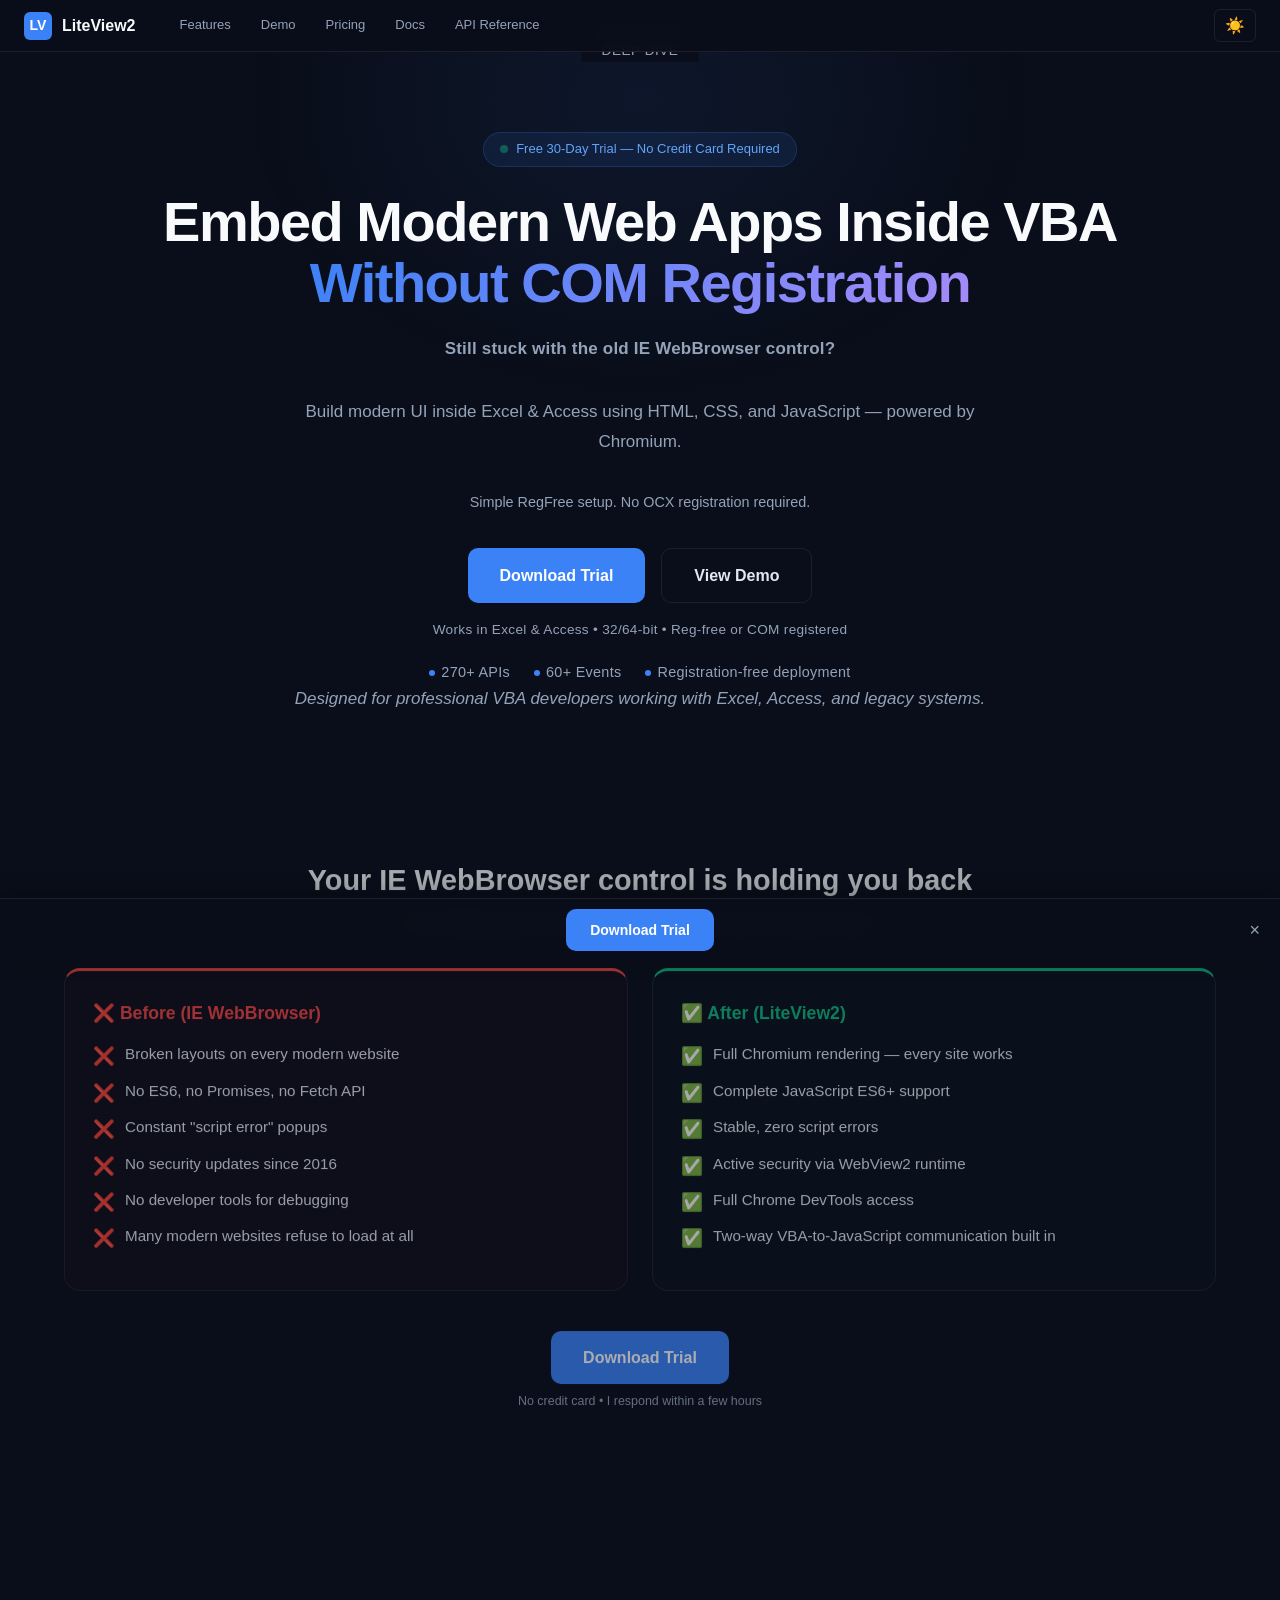
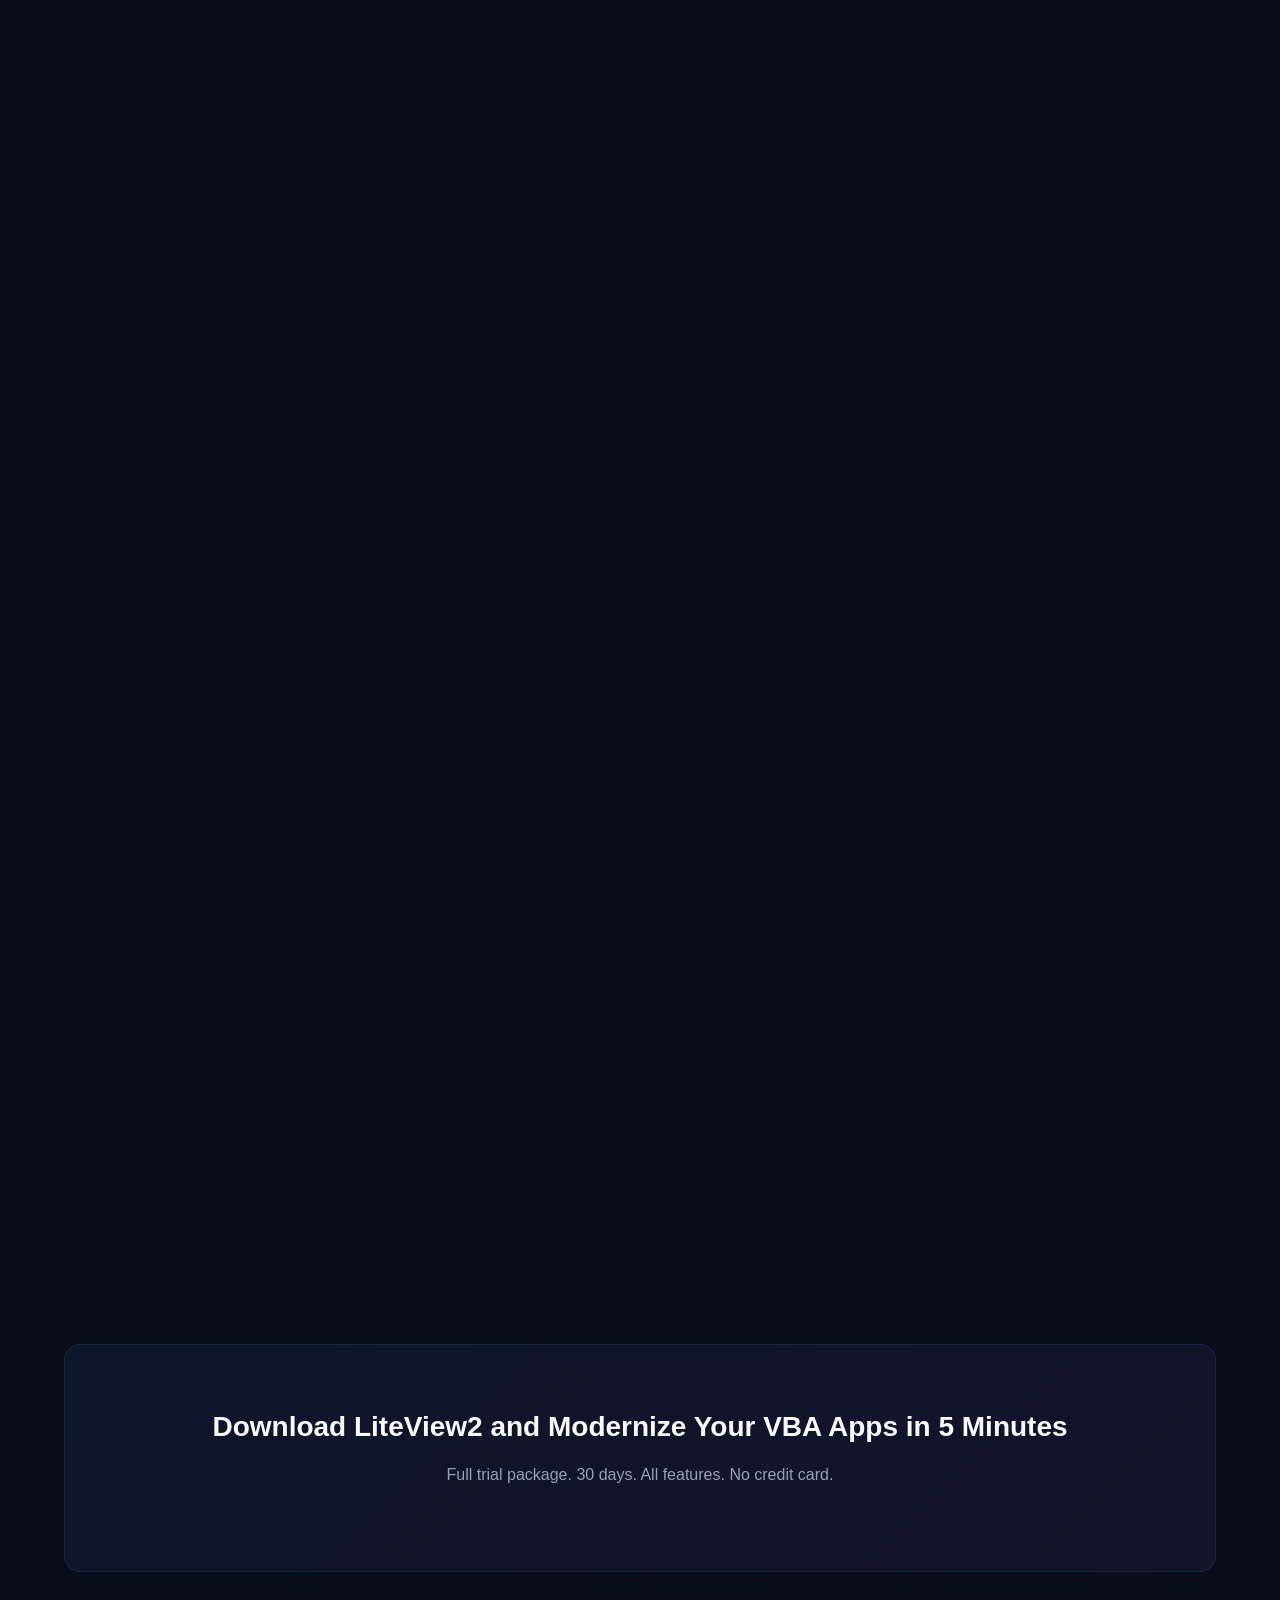
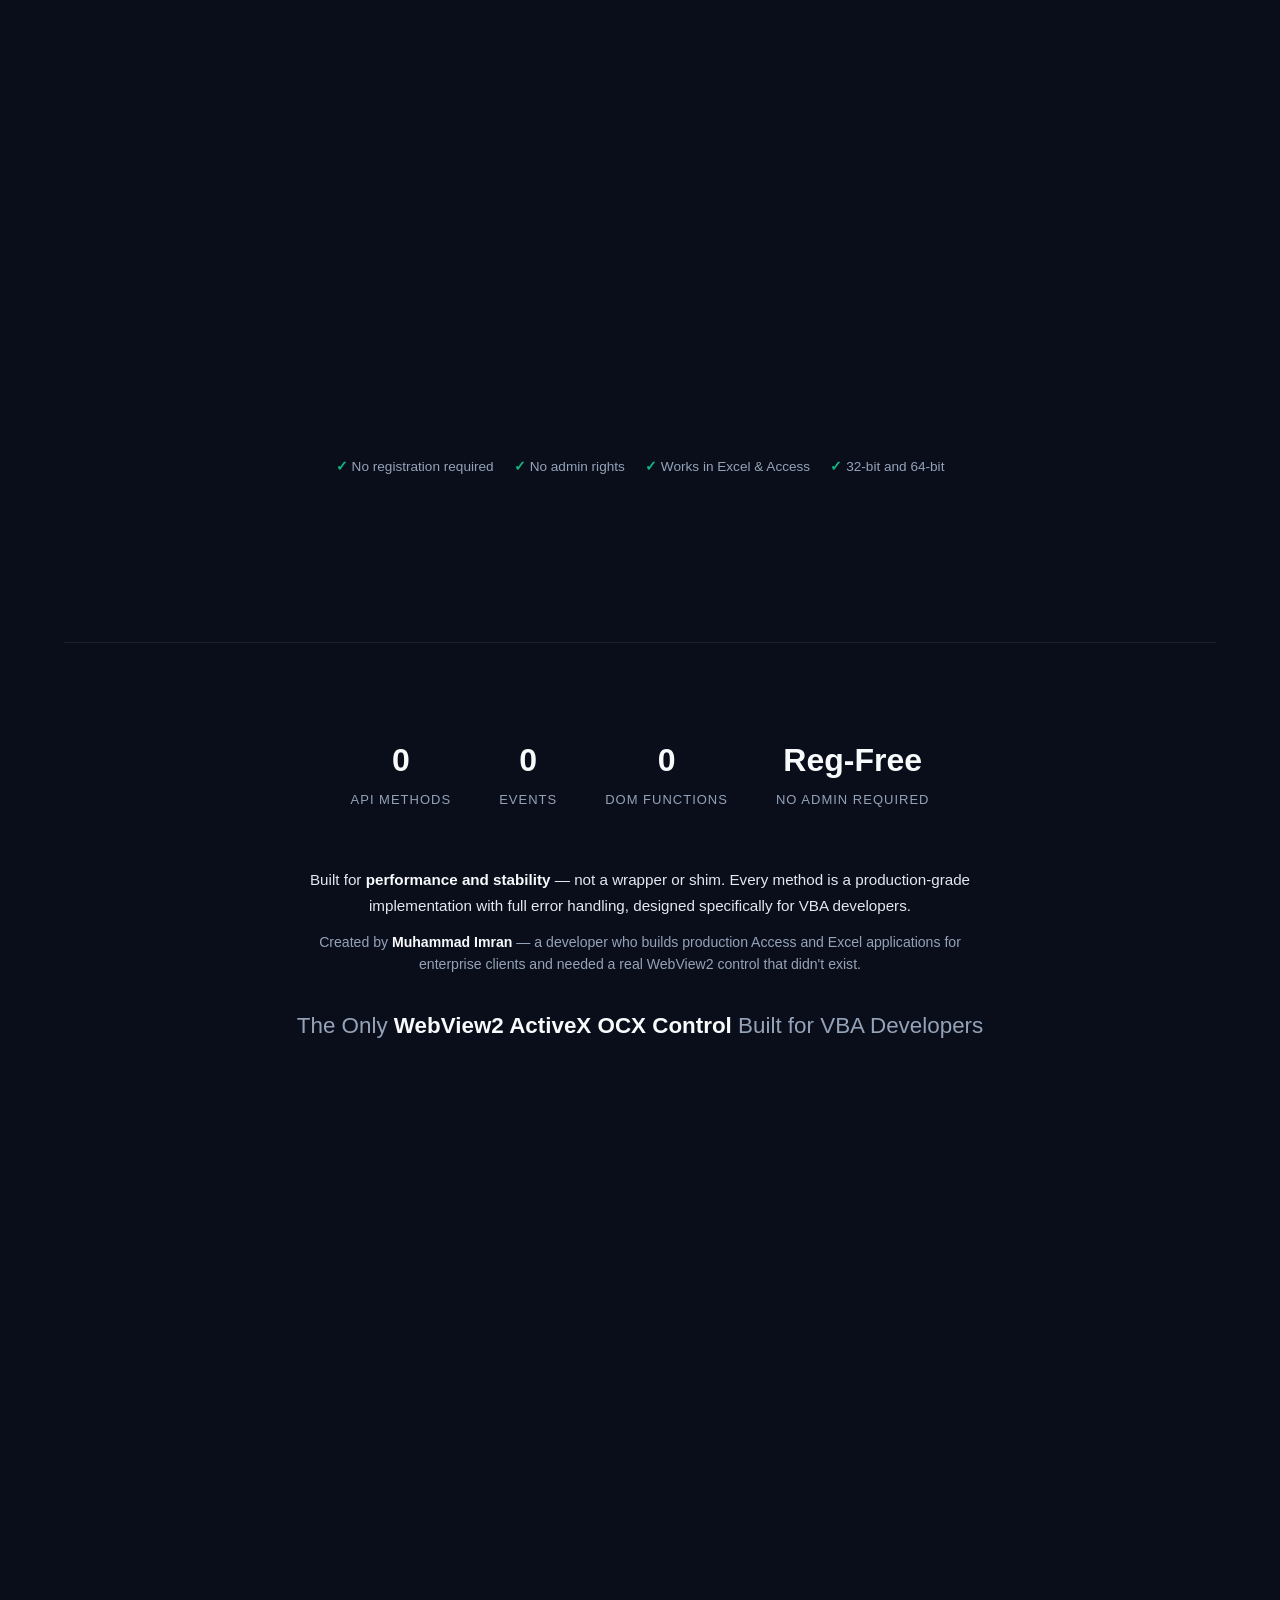
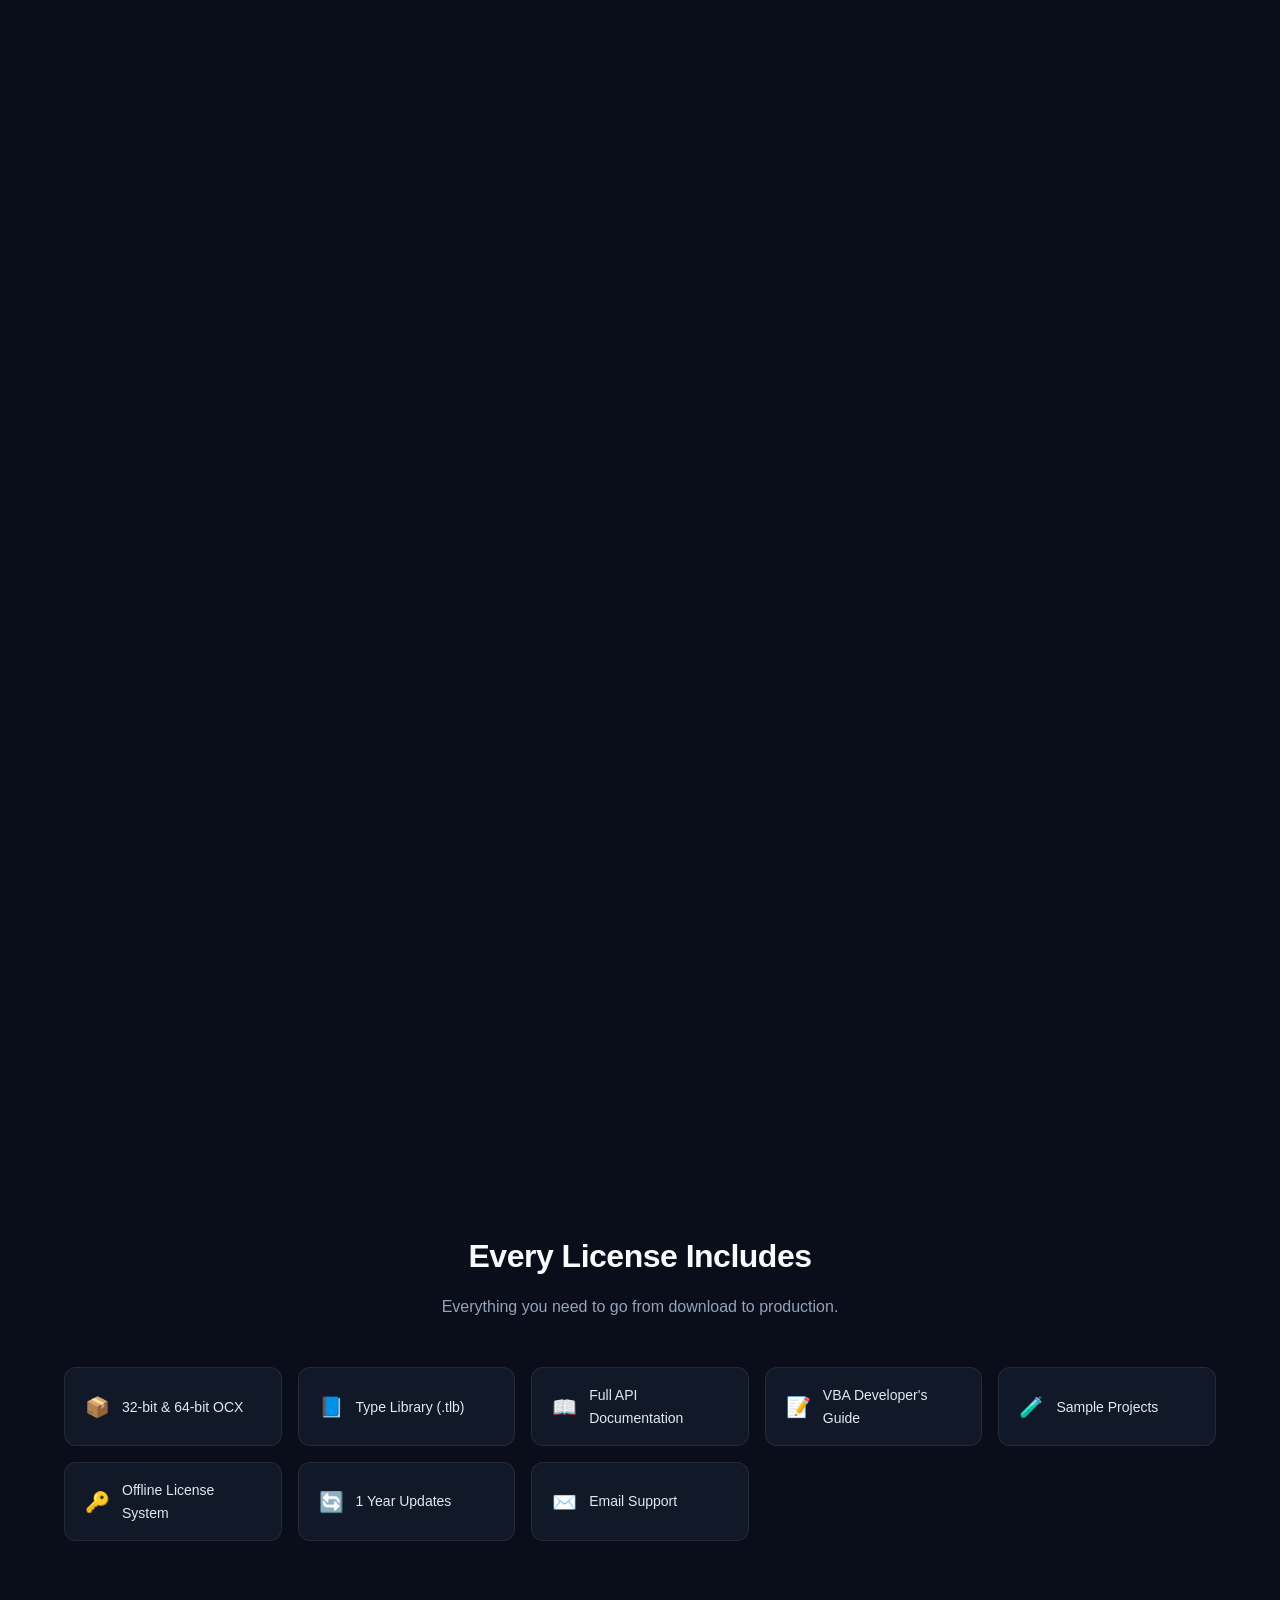
==== commit 0385f706: "Final production SEO/CRO polish: OG semantics, metadata alignment, cleanup, and robustness" ====
--- a/index.html
+++ b/index.html
@@ -2,9 +2,12 @@
 <html lang="en">
 <head>
   <meta charset="UTF-8">
+  <meta name="viewport" content="width=device-width, initial-scale=1">
+  <meta name="robots" content="noindex, nofollow">
+  <meta http-equiv="Referrer-Policy" content="strict-origin-when-cross-origin">
   <meta http-equiv="refresh" content="0;url=index.htm">
   <title>Redirecting…</title>
-  <link rel="canonical" href="index.htm">
+  <link rel="canonical" href="https://imranosoft.github.io/LiteView2-Website/index.htm">
 </head>
 <body>
   <p>Redirecting to <a href="index.htm">index.htm</a>...</p>
